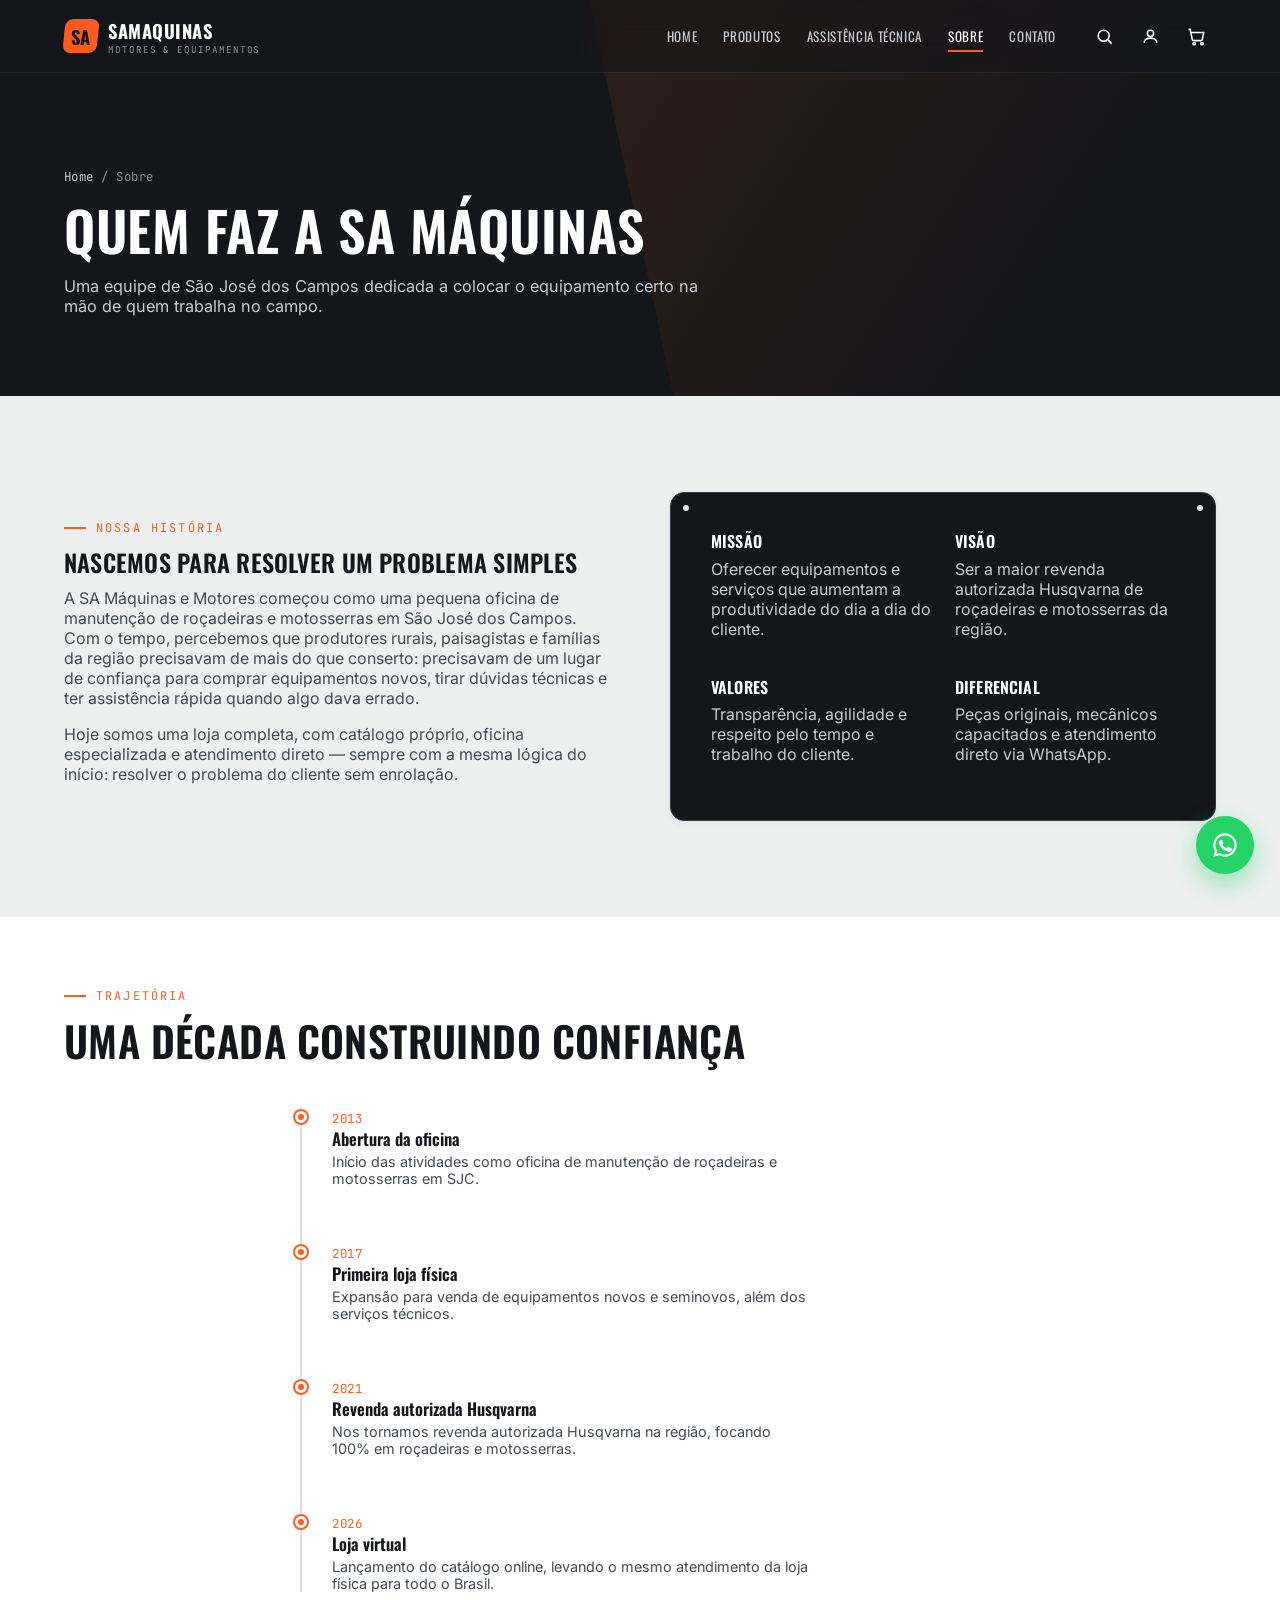
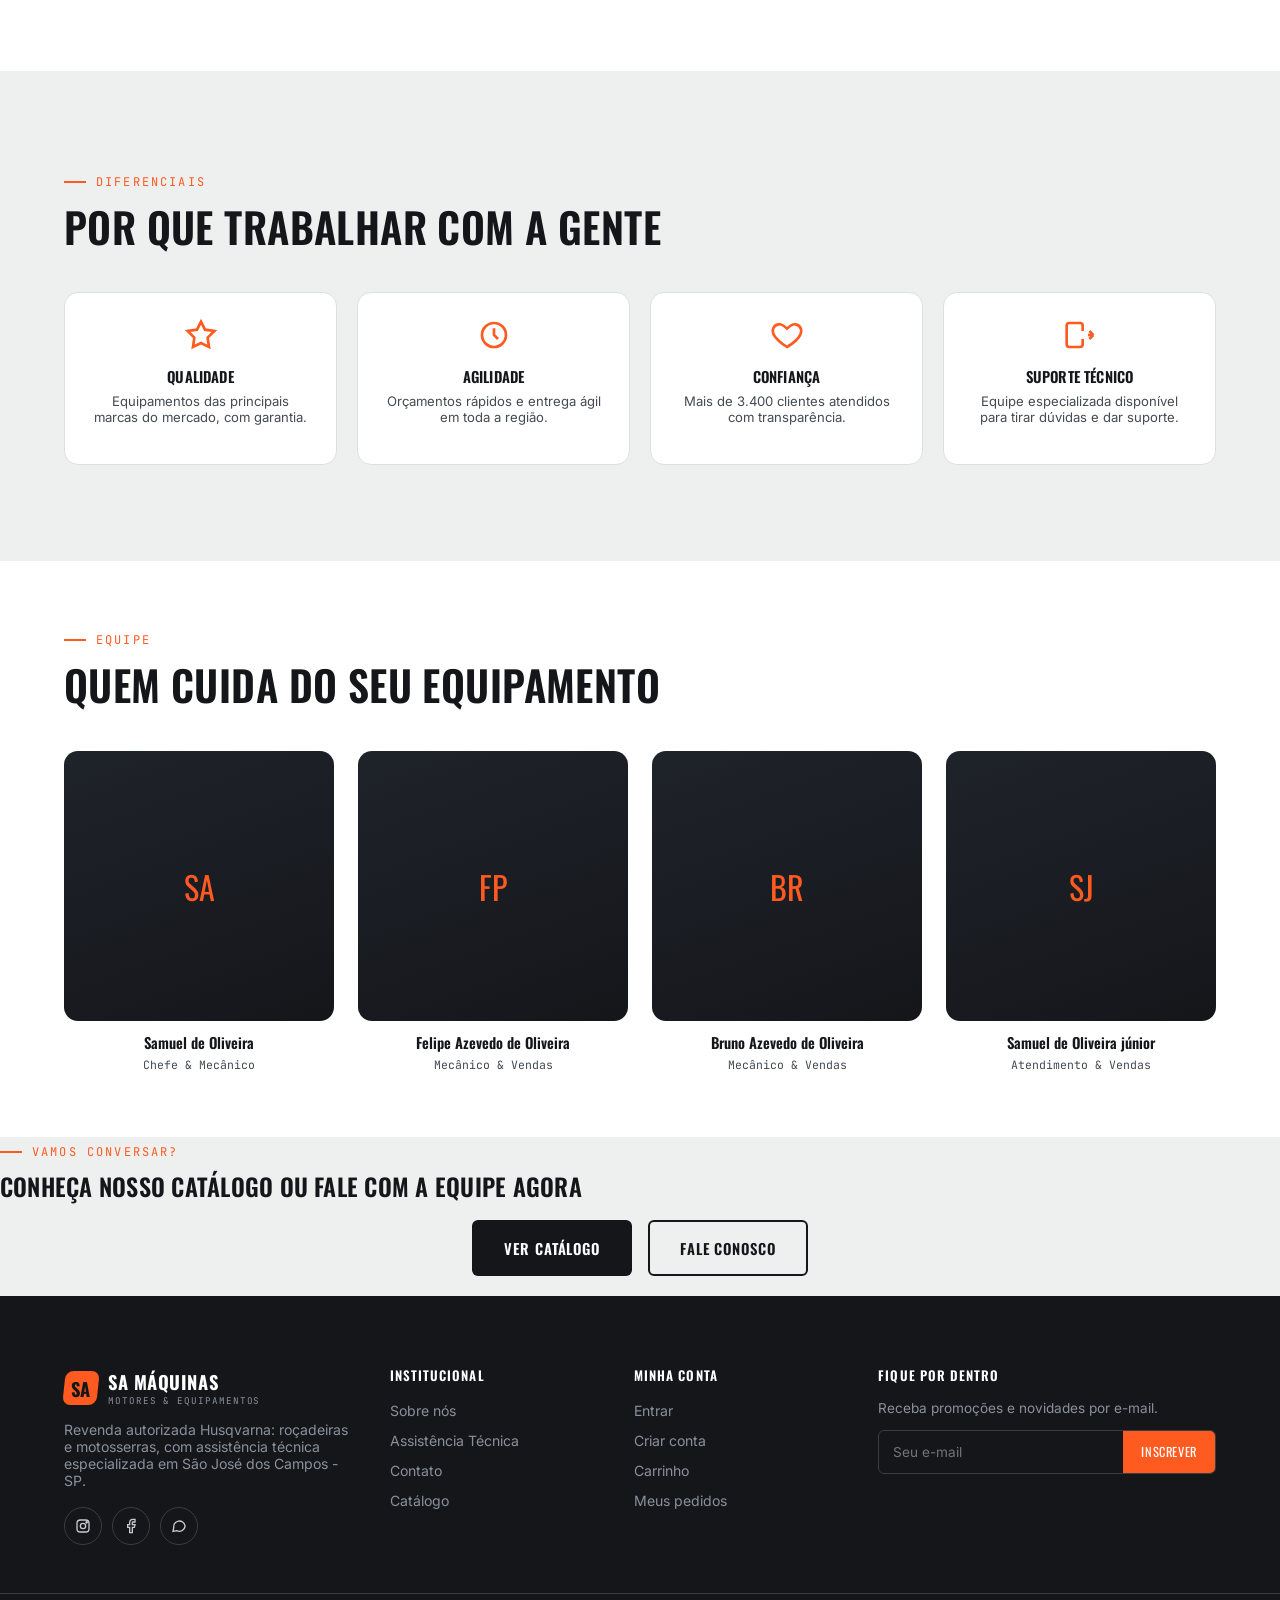
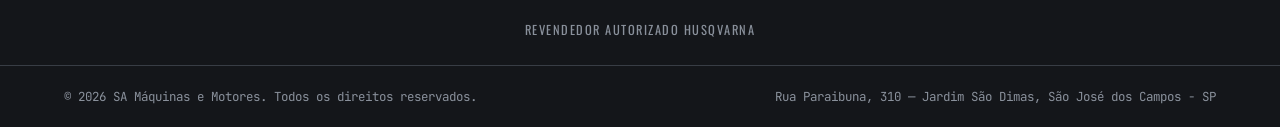
==== pages/about.html @ 902cde91 "Primeiro commit" ====
<!DOCTYPE html>
<html lang="pt-BR">
<head>
<meta charset="UTF-8">
<meta name="viewport" content="width=device-width, initial-scale=1.0">
<title>Sobre Nós | Samaquinas e Motores</title>
<meta name="description" content="Conheça a história, missão, visão e valores da SA Máquinas e Motores em São José dos Campos - SP.">
<link rel="icon" href="data:image/svg+xml,<svg xmlns=%22http://www.w3.org/2000/svg%22 viewBox=%220 0 64 64%22><rect width=%2264%22 height=%2264%22 rx=%2214%22 fill=%22%23ff5a1f%22/><text x=%2232%22 y=%2244%22 font-size=%2234%22 font-family=%22Arial%22 font-weight=%22bold%22 fill=%22%2314161a%22 text-anchor=%22middle%22>SA</text></svg>">
<link rel="stylesheet" href="../css/style.css">
<link rel="stylesheet" href="../css/animations.css">
<link rel="stylesheet" href="../css/about.css">
<link rel="stylesheet" href="../css/responsive.css">
</head>
<body>

<header class="navbar">
  <div class="navbar-inner">
    <a href="../index.html" class="brand"><span class="mark"><span>SA</span></span><span>Samaquinas<small>Motores &amp; Equipamentos</small></span></a>
    <nav class="nav-links">
      <a href="../index.html">Home</a>
      <a href="products.html">Produtos</a>
      <a href="service.html">Assistência Técnica</a>
      <a href="about.html" class="active">Sobre</a>
      <a href="contact.html">Contato</a>
    </nav>
    <div class="nav-actions">
      <button class="icon-btn" data-open-search aria-label="Pesquisar"><svg viewBox="0 0 24 24" fill="none" stroke="currentColor" stroke-width="2"><circle cx="11" cy="11" r="7"/><path d="M21 21l-4.35-4.35"/></svg></button>
      <span data-auth-slot></span>
      <a href="cart.html" class="icon-btn" aria-label="Carrinho">
        <svg viewBox="0 0 24 24" fill="none" stroke="currentColor" stroke-width="2"><circle cx="9" cy="21" r="1.5"/><circle cx="19" cy="21" r="1.5"/><path d="M2 3h2l2.6 12.6a2 2 0 0 0 2 1.6h8.8a2 2 0 0 0 2-1.6L21 7H6"/></svg>
        <span class="badge-count" data-cart-count>0</span>
      </a>
    </div>
    <button class="nav-toggle" aria-label="Abrir menu"><span></span><span></span><span></span></button>
  </div>
</header>

<div class="search-overlay">
  <button class="search-close" aria-label="Fechar busca"><svg viewBox="0 0 24 24" fill="none" stroke="currentColor" stroke-width="2"><path d="M18 6 6 18M6 6l12 12"/></svg></button>
  <div class="search-box"><input type="text" placeholder="Buscar roçadeira, motosserra, marca..."><div class="search-results"></div><p class="search-hint">Dica: pressione ESC para fechar.</p></div>
</div>

<div class="page-header">
  <div class="page-header-inner">
    <div class="breadcrumbs"><a href="../index.html">Home</a> / Sobre</div>
    <h1>Quem faz a SA Máquinas</h1>
    <p class="lead">Uma equipe de São José dos Campos dedicada a colocar o equipamento certo na mão de quem trabalha no campo.</p>
  </div>
</div>

<section class="section">
  <div class="section-inner about-hero-grid">
    <div data-reveal="left">
      <span class="eyebrow">Nossa história</span>
      <h2>Nascemos para resolver um problema simples</h2>
      <p>A SA Máquinas e Motores começou como uma pequena oficina de manutenção de roçadeiras e motosserras em São José dos Campos. Com o tempo, percebemos que produtores rurais, paisagistas e famílias da região precisavam de mais do que conserto: precisavam de um lugar de confiança para comprar equipamentos novos, tirar dúvidas técnicas e ter assistência rápida quando algo dava errado.</p>
      <p>Hoje somos uma loja completa, com catálogo próprio, oficina especializada e atendimento direto — sempre com a mesma lógica do início: resolver o problema do cliente sem enrolação.</p>
    </div>
    <div class="plate" data-reveal="right">
      <div style="display:grid;grid-template-columns:1fr 1fr;gap:24px;">
        <div><h4>Missão</h4><p>Oferecer equipamentos e serviços que aumentam a produtividade do dia a dia do cliente.</p></div>
        <div><h4>Visão</h4><p>Ser a maior revenda autorizada Husqvarna de roçadeiras e motosserras da região.</p></div>
        <div><h4>Valores</h4><p>Transparência, agilidade e respeito pelo tempo e trabalho do cliente.</p></div>
        <div><h4>Diferencial</h4><p>Peças originais, mecânicos capacitados e atendimento direto via WhatsApp.</p></div>
      </div>
    </div>
  </div>
</section>

<section class="section tight" style="background:var(--white);">
  <div class="section-head" data-reveal>
    <div><span class="eyebrow">Trajetória</span><h2>Uma década construindo confiança</h2></div>
  </div>
  <div class="section-inner" style="max-width:680px;">
    <div class="timeline">
      <div class="timeline-item" data-reveal><span class="year">2013</span><h4>Abertura da oficina</h4><p>Início das atividades como oficina de manutenção de roçadeiras e motosserras em SJC.</p></div>
      <div class="timeline-item" data-reveal style="--d:80ms"><span class="year">2017</span><h4>Primeira loja física</h4><p>Expansão para venda de equipamentos novos e seminovos, além dos serviços técnicos.</p></div>
      <div class="timeline-item" data-reveal style="--d:160ms"><span class="year">2021</span><h4>Revenda autorizada Husqvarna</h4><p>Nos tornamos revenda autorizada Husqvarna na região, focando 100% em roçadeiras e motosserras.</p></div>
      <div class="timeline-item" data-reveal style="--d:240ms"><span class="year">2026</span><h4>Loja virtual</h4><p>Lançamento do catálogo online, levando o mesmo atendimento da loja física para todo o Brasil.</p></div>
    </div>
  </div>
</section>

<section class="section">
  <div class="section-head" data-reveal>
    <div><span class="eyebrow">Diferenciais</span><h2>Por que trabalhar com a gente</h2></div>
  </div>
  <div class="section-inner values-grid">
    <div class="value-card" data-reveal><svg viewBox="0 0 24 24" fill="none" stroke="currentColor" stroke-width="2"><path d="M12 2l3 6 7 1-5 5 1 7-6-3-6 3 1-7-5-5 7-1 3-6z"/></svg><h4>Qualidade</h4><p>Equipamentos das principais marcas do mercado, com garantia.</p></div>
    <div class="value-card" data-reveal style="--d:80ms"><svg viewBox="0 0 24 24" fill="none" stroke="currentColor" stroke-width="2"><circle cx="12" cy="12" r="9"/><path d="M12 7v5l3 3"/></svg><h4>Agilidade</h4><p>Orçamentos rápidos e entrega ágil em toda a região.</p></div>
    <div class="value-card" data-reveal style="--d:160ms"><svg viewBox="0 0 24 24" fill="none" stroke="currentColor" stroke-width="2"><path d="M12 21s-7.5-4.9-10-9.3C.4 8 2 4.5 5.6 4c2-.3 3.8.7 6.4 3.2C14.6 4.7 16.4 3.7 18.4 4c3.6.5 5.2 4 3.6 7.7C20 16.1 12 21 12 21z"/></svg><h4>Confiança</h4><p>Mais de 3.400 clientes atendidos com transparência.</p></div>
    <div class="value-card" data-reveal style="--d:240ms"><svg viewBox="0 0 24 24" fill="none" stroke="currentColor" stroke-width="2"><path d="M14 9V5a2 2 0 0 0-2-2H4a2 2 0 0 0-2 2v14a2 2 0 0 0 2 2h8a2 2 0 0 0 2-2v-4M18 12h4m0 0-3-3m3 3-3 3"/></svg><h4>Suporte técnico</h4><p>Equipe especializada disponível para tirar dúvidas e dar suporte.</p></div>
  </div>
</section>

<section class="section tight" style="background:var(--white);">
  <div class="section-head" data-reveal>
    <div><span class="eyebrow">Equipe</span><h2>Quem cuida do seu equipamento</h2></div>
  </div>
  <div class="section-inner team-grid">
    <div class="team-card" data-reveal><div class="team-avatar">SA</div><h4>Samuel de Oliveira</h4><span>Chefe &amp; Mecânico</span></div>
    <div class="team-card" data-reveal style="--d:80ms"><div class="team-avatar">FP</div><h4>Felipe Azevedo de Oliveira</h4><span>Mecânico &amp; Vendas</span></div>
    <div class="team-card" data-reveal style="--d:160ms"><div class="team-avatar">BR</div><h4>Bruno Azevedo de Oliveira</h4><span>Mecânico &amp; Vendas</span></div>
    <div class="team-card" data-reveal style="--d:240ms"><div class="team-avatar">SJ</div><h4>Samuel de Oliveira júnior</h4><span>Atendimento &amp; Vendas</span></div>
  </div>
</section>

<section class="cta-final" data-reveal="scale">
  <span class="eyebrow" style="justify-content:center;">Vamos conversar?</span>
  <h2>Conheça nosso catálogo ou fale com a equipe agora</h2>
  <div class="btn-row" style="display:flex;gap:16px;justify-content:center;flex-wrap:wrap;margin-top:20px;">
    <a href="products.html" class="btn btn-dark">Ver catálogo</a>
    <a href="contact.html" class="btn btn-outline dark">Fale conosco</a>
  </div>
</section>
<br>

<footer class="site-footer">
  <div class="footer-grid">
    <div class="footer-about">
      <a href="../index.html" class="brand" style="margin-bottom:14px;"><span class="mark"><span>SA</span></span><span>SA Máquinas<small>Motores &amp; Equipamentos</small></span></a>
      <p>Revenda autorizada Husqvarna: roçadeiras e motosserras, com assistência técnica especializada em São José dos Campos - SP.</p>
      <div class="social-row">
        <a href="#" aria-label="Instagram"><svg viewBox="0 0 24 24" fill="none" stroke="currentColor" stroke-width="2"><rect x="3" y="3" width="18" height="18" rx="5"/><circle cx="12" cy="12" r="4"/><circle cx="17.5" cy="6.5" r="1"/></svg></a>
        <a href="#" aria-label="Facebook"><svg viewBox="0 0 24 24" fill="none" stroke="currentColor" stroke-width="2"><path d="M18 2h-3a5 5 0 0 0-5 5v3H7v4h3v8h4v-8h3l1-4h-4V7a1 1 0 0 1 1-1h3z"/></svg></a>
        <a href="https://wa.me/5512974024933" target="_blank" rel="noopener" aria-label="WhatsApp"><svg viewBox="0 0 24 24" fill="none" stroke="currentColor" stroke-width="2"><path d="M21 11.5a8.5 8.5 0 0 1-12.4 7.5L3 20l1.1-5.4A8.5 8.5 0 1 1 21 11.5Z"/></svg></a>
      </div>
    </div>
    <div><h4>Institucional</h4><ul><li><a href="about.html">Sobre nós</a></li><li><a href="service.html">Assistência Técnica</a></li><li><a href="contact.html">Contato</a></li><li><a href="products.html">Catálogo</a></li></ul></div>
    <div><h4>Minha conta</h4><ul><li><a href="login.html">Entrar</a></li><li><a href="register.html">Criar conta</a></li><li><a href="cart.html">Carrinho</a></li><li><a href="account.html">Meus pedidos</a></li></ul></div>
    <div class="footer-newsletter">
      <h4>Fique por dentro</h4>
      <p style="color:var(--steel);font-size:.85rem;">Receba promoções e novidades por e-mail.</p>
      <form class="newsletter-form" onsubmit="event.preventDefault(); saToast('Inscrição realizada com sucesso!'); this.reset();"><input type="email" placeholder="Seu e-mail" required><button type="submit">Inscrever</button></form>
    </div>
  </div>
  <div class="brands-strip"><span>Revendedor Autorizado Husqvarna</span></div>
  <div class="footer-bottom"><span>© <span data-year></span> SA Máquinas e Motores. Todos os direitos reservados.</span><span>Rua Paraibuna, 310 — Jardim São Dimas, São José dos Campos - SP</span></div>
</footer>

<a href="https://wa.me/5512974024933" target="_blank" rel="noopener" class="wa-float pulse" aria-label="Fale no WhatsApp">
  <svg viewBox="0 0 24 24" fill="currentColor"><path d="M12 2a10 10 0 0 0-8.6 15.1L2 22l5.1-1.3A10 10 0 1 0 12 2Zm0 18.2a8.2 8.2 0 0 1-4.2-1.1l-.3-.2-3 .8.8-2.9-.2-.3A8.2 8.2 0 1 1 12 20.2Zm4.5-6.1c-.2-.1-1.5-.7-1.7-.8-.2-.1-.4-.1-.6.1-.2.2-.6.8-.8 1-.1.2-.3.2-.5.1-.2-.1-1-.4-1.9-1.2-.7-.6-1.2-1.4-1.3-1.6-.1-.2 0-.4.1-.5.1-.1.2-.3.4-.4.1-.1.2-.2.2-.4.1-.2 0-.3 0-.4 0-.1-.6-1.5-.8-2-.2-.5-.4-.4-.6-.4h-.5c-.2 0-.5.1-.7.3-.2.2-.9.9-.9 2.2s1 2.6 1.1 2.7c.1.2 2 3 4.7 4.2.7.3 1.2.5 1.6.6.7.2 1.3.2 1.8.1.5-.1 1.5-.6 1.7-1.2.2-.6.2-1.1.2-1.2-.1-.1-.3-.2-.5-.3Z"/></svg>
</a>

<script src="../js/data.js"></script>
<script src="../js/main.js"></script>
<script src="../js/animations.js"></script>
<script src="../js/products.js"></script>
<script src="../js/auth.js"></script>
</body>
</html>
---- css/style.css ----
/* ==========================================================================
   SA MÁQUINAS E MOTORES — GLOBAL STYLESHEET
   Design tokens + base + shared components (navbar, footer, buttons, cards)
   ========================================================================== */

@import url('https://fonts.googleapis.com/css2?family=Oswald:wght@400;500;600;700&family=Inter:wght@400;500;600;700;800&family=JetBrains+Mono:wght@400;500;700&display=swap');

:root{
  /* ---- Color tokens ---- */
  --ink:            #14161a;   /* near-black structural */
  --graphite:       #1f232a;   /* dark card / panel */
  --graphite-2:     #2a2f37;   /* elevated dark */
  --steel:          #8a919c;   /* muted text on dark */
  --steel-light:    #c7cbd1;
  --off-white:      #eef0f0;   /* cool light bg, NOT warm cream */
  --white:          #ffffff;
  --line:           #dde0e0;   /* light hairline */
  --line-dark:      #383d45;

  --orange:         #ff5a1f;   /* signal orange — primary action */
  --orange-dark:    #d9430f;
  --orange-glow:    rgba(255,90,31,.35);

  --moss:           #35492e;   /* engine green — secondary */
  --moss-light:     #5c7a4e;

  --hazard:         #ffc93c;   /* caution yellow — sparing accent */

  --text-dark:      #14161a;
  --text-body:      #444a52;
  --text-invert:    #f4f5f6;

  /* ---- Type ---- */
  --f-display: 'Oswald', sans-serif;
  --f-body: 'Inter', sans-serif;
  --f-mono: 'JetBrains Mono', monospace;

  /* ---- Layout ---- */
  --maxw: 1280px;
  --pad: clamp(20px, 5vw, 64px);
  --radius-sm: 6px;
  --radius: 14px;
  --radius-lg: 26px;

  --shadow-sm: 0 2px 10px rgba(20,22,26,.06);
  --shadow-md: 0 10px 30px rgba(20,22,26,.10);
  --shadow-lg: 0 24px 60px rgba(20,22,26,.18);

  --ease: cubic-bezier(.22,.9,.3,1);
}

*,*::before,*::after{ box-sizing: border-box; }
html{ scroll-behavior: smooth; }
body{
  margin: 0;
  font-family: var(--f-body);
  color: var(--text-body);
  background: var(--off-white);
  -webkit-font-smoothing: antialiased;
  overflow-x: hidden;
}
img{ max-width: 100%; display:block; }
a{ color: inherit; text-decoration: none; }
ul{ list-style: none; margin:0; padding:0; }
button{ font-family: inherit; cursor:pointer; }
input, select, textarea{ font-family: inherit; }

h1,h2,h3,h4{
  font-family: var(--f-display);
  color: var(--text-dark);
  text-transform: uppercase;
  letter-spacing: .01em;
  line-height: 1.08;
  margin: 0 0 .5em;
  font-weight: 600;
}
p{ margin: 0 0 1em; }

.container{
  max-width: var(--maxw);
  margin: 0 auto;
  padding: 0 var(--pad);
}

:focus-visible{
  outline: 3px solid var(--orange);
  outline-offset: 2px;
}

@media (prefers-reduced-motion: reduce){
  *{ animation-duration: .001ms !important; animation-iteration-count: 1 !important; transition-duration: .001ms !important; scroll-behavior: auto !important; }
}

/* ---- Eyebrow / mono label ---- */
.eyebrow{
  font-family: var(--f-mono);
  font-size: .75rem;
  letter-spacing: .18em;
  text-transform: uppercase;
  color: var(--orange);
  display: inline-flex;
  align-items: center;
  gap: 10px;
  margin-bottom: 14px;
}
.eyebrow::before{
  content:'';
  width: 22px; height: 2px;
  background: var(--orange);
  display:inline-block;
}

/* ---- Hazard stripe divider (signature motif) ---- */
.stripe-divider{
  height: 10px;
  width: 100%;
  background: repeating-linear-gradient(
    -45deg,
    var(--orange) 0 18px,
    var(--ink) 18px 36px
  );
}
.stripe-divider.thin{ height: 5px; }

/* ==========================================================================
   BUTTONS
   ========================================================================== */
.btn{
  position: relative;
  overflow: hidden;
  display: inline-flex;
  align-items: center;
  justify-content: center;
  gap: 10px;
  padding: 15px 30px;
  border-radius: var(--radius-sm);
  font-family: var(--f-display);
  font-size: .92rem;
  font-weight: 600;
  letter-spacing: .06em;
  text-transform: uppercase;
  border: 2px solid transparent;
  transition: transform .25s var(--ease), box-shadow .25s var(--ease), background .25s var(--ease), color .25s var(--ease), border-color .25s var(--ease);
  white-space: nowrap;
}
.btn-primary{
  background: var(--orange);
  color: var(--white);
  box-shadow: 0 8px 22px var(--orange-glow);
}
.btn-primary:hover{
  transform: translateY(-2px);
  box-shadow: 0 14px 30px var(--orange-glow);
  background: var(--orange-dark);
}
.btn-outline{
  background: transparent;
  color: var(--text-invert);
  border-color: rgba(244,245,246,.4);
}
.btn-outline:hover{
  border-color: var(--white);
  background: rgba(244,245,246,.08);
  transform: translateY(-2px);
}
.btn-outline.dark{
  color: var(--text-dark);
  border-color: var(--ink);
}
.btn-outline.dark:hover{ background: var(--ink); color: var(--white); }
.btn-dark{
  background: var(--ink);
  color: var(--white);
}
.btn-dark:hover{ background: var(--graphite-2); transform: translateY(-2px); }
.btn-ghost{
  background: transparent;
  color: var(--text-dark);
  padding: 10px 4px;
  text-decoration: underline;
  text-underline-offset: 4px;
}
.btn-block{ width: 100%; }
.btn-sm{ padding: 10px 18px; font-size: .78rem; }

.ripple{
  position: absolute;
  border-radius: 50%;
  background: rgba(255,255,255,.55);
  transform: scale(0);
  animation: ripple-anim .6s var(--ease);
  pointer-events: none;
}
@keyframes ripple-anim{
  to{ transform: scale(3); opacity: 0; }
}

/* ==========================================================================
   NAVBAR
   ========================================================================== */
.navbar{
  position: fixed;
  top: 0; left: 0; right: 0;
  z-index: 1000;
  background: rgba(20,22,26,.55);
  backdrop-filter: blur(16px) saturate(160%);
  -webkit-backdrop-filter: blur(16px) saturate(160%);
  border-bottom: 1px solid rgba(255,255,255,.08);
  transition: background .3s var(--ease), padding .3s var(--ease), border-color .3s var(--ease);
}
.navbar.scrolled{
  background: rgba(20,22,26,.92);
  box-shadow: 0 6px 24px rgba(0,0,0,.25);
}
.navbar-inner{
  max-width: var(--maxw);
  margin: 0 auto;
  padding: 16px var(--pad);
  display: flex;
  align-items: center;
  gap: 28px;
}
.navbar.scrolled .navbar-inner{ padding-top: 12px; padding-bottom: 12px; }

.brand{
  display: flex;
  align-items: center;
  gap: 10px;
  font-family: var(--f-display);
  font-size: 1.15rem;
  font-weight: 700;
  letter-spacing: .03em;
  color: var(--white);
  text-transform: uppercase;
  margin-right: auto;
}
.brand .mark{
  width: 34px; height: 34px;
  border-radius: 8px;
  background: var(--orange);
  display: grid;
  place-items: center;
  color: var(--ink);
  font-weight: 700;
  transform: skew(-6deg);
}
.brand .mark span{ transform: skew(6deg); }
.brand small{
  display:block;
  font-family: var(--f-mono);
  font-size: .58rem;
  letter-spacing: .1em;
  color: var(--steel);
  text-transform: uppercase;
  font-weight: 400;
}

.nav-links{
  display: flex;
  align-items: center;
  gap: 26px;
}
.nav-links a{
  font-family: var(--f-display);
  font-size: .82rem;
  letter-spacing: .05em;
  text-transform: uppercase;
  color: var(--steel-light);
  position: relative;
  padding: 6px 0;
  transition: color .2s;
}
.nav-links a::after{
  content:'';
  position: absolute;
  left:0; bottom: 0;
  width: 0; height: 2px;
  background: var(--orange);
  transition: width .25s var(--ease);
}
.nav-links a:hover, .nav-links a.active{ color: var(--white); }
.nav-links a:hover::after, .nav-links a.active::after{ width: 100%; }

.nav-actions{
  display: flex;
  align-items: center;
  gap: 6px;
}
.icon-btn{
  position: relative;
  width: 40px; height: 40px;
  display: grid;
  place-items: center;
  border-radius: 50%;
  background: transparent;
  border: none;
  color: var(--white);
  transition: background .2s;
}
.icon-btn:hover{ background: rgba(255,255,255,.12); }
.icon-btn svg{ width: 19px; height: 19px; }
.badge-count{
  position: absolute;
  top: 2px; right: 2px;
  min-width: 16px; height: 16px;
  border-radius: 50%;
  background: var(--orange);
  color: var(--white);
  font-family: var(--f-mono);
  font-size: .6rem;
  font-weight: 700;
  display: grid;
  place-items: center;
  padding: 0 3px;
}

.nav-toggle{
  display: none;
  width: 40px; height: 40px;
  border: none;
  background: transparent;
  color: var(--white);
  flex-direction: column;
  align-items: center;
  justify-content: center;
  gap: 5px;
}
.nav-toggle span{
  width: 22px; height: 2px;
  background: var(--white);
  transition: transform .3s var(--ease), opacity .3s var(--ease);
}
.nav-toggle.open span:nth-child(1){ transform: translateY(7px) rotate(45deg); }
.nav-toggle.open span:nth-child(2){ opacity: 0; }
.nav-toggle.open span:nth-child(3){ transform: translateY(-7px) rotate(-45deg); }

/* ---- Search overlay ---- */
.search-overlay{
  position: fixed;
  inset: 0;
  background: rgba(20,22,26,.97);
  z-index: 1200;
  display: flex;
  align-items: flex-start;
  justify-content: center;
  padding-top: 14vh;
  opacity: 0;
  visibility: hidden;
  transition: opacity .3s var(--ease), visibility .3s;
}
.search-overlay.open{ opacity: 1; visibility: visible; }
.search-box{ width: min(680px, 90vw); }
.search-box input{
  width: 100%;
  background: transparent;
  border: none;
  border-bottom: 2px solid var(--orange);
  color: var(--white);
  font-family: var(--f-display);
  font-size: clamp(1.4rem, 4vw, 2.2rem);
  padding: 10px 4px;
  text-transform: uppercase;
  letter-spacing: .02em;
}
.search-box input:focus{ outline: none; }
.search-box input::placeholder{ color: var(--steel); }
.search-close{
  position: absolute;
  top: 26px; right: var(--pad);
  color: var(--white);
  background: none; border: none;
  width: 44px; height: 44px;
}
.search-close svg{ width: 24px; height: 24px; }
.search-results{
  margin-top: 26px;
  display: flex;
  flex-direction: column;
  gap: 4px;
  max-height: 46vh;
  overflow-y: auto;
}
.search-results a{
  display: flex;
  justify-content: space-between;
  padding: 12px 6px;
  border-bottom: 1px solid var(--line-dark);
  color: var(--steel-light);
  font-family: var(--f-mono);
  font-size: .85rem;
}
.search-results a:hover{ color: var(--orange); }
.search-hint{ color: var(--steel); font-family: var(--f-mono); font-size: .8rem; margin-top: 18px; }

/* ==========================================================================
   SECTION / PAGE HEADER (used on inner pages)
   ========================================================================== */
.page-header{
  background: var(--ink);
  color: var(--white);
  padding: 168px var(--pad) 64px;
  position: relative;
  overflow: hidden;
}
.page-header::before{
  content:'';
  position: absolute;
  right: -10%; top: -30%;
  width: 60%; height: 160%;
  background: linear-gradient(135deg, var(--orange) 0%, transparent 60%);
  opacity: .12;
  transform: rotate(-12deg);
}
.page-header-inner{
  max-width: var(--maxw);
  margin: 0 auto;
  position: relative;
}
.breadcrumbs{
  font-family: var(--f-mono);
  font-size: .78rem;
  color: var(--steel);
  letter-spacing: .04em;
  margin-bottom: 16px;
}
.breadcrumbs a{ color: var(--steel-light); }
.breadcrumbs a:hover{ color: var(--orange); }
.page-header h1{ color: var(--white); font-size: clamp(2.2rem, 5vw, 3.4rem); margin-bottom: .3em; }
.page-header .lead{ color: var(--steel-light); max-width: 640px; font-size: 1.02rem; }

/* ==========================================================================
   CARDS — "spec plate" motif (riveted corner marks)
   ========================================================================== */
.plate{
  position: relative;
  background: var(--white);
  border-radius: var(--radius);
  border: 1px solid var(--line);
  box-shadow: var(--shadow-sm);
}
.plate::before, .plate::after{
  content:'';
  position: absolute;
  width: 6px; height: 6px;
  border-radius: 50%;
  background: var(--line);
  top: 12px;
}
.plate::before{ left: 12px; }
.plate::after{ right: 12px; }

/* ==========================================================================
   PRODUCT CARD
   ========================================================================== */
.product-card{
  position: relative;
  background: var(--white);
  border-radius: var(--radius);
  border: 1px solid var(--line);
  overflow: hidden;
  box-shadow: var(--shadow-sm);
  transition: transform .35s var(--ease), box-shadow .35s var(--ease), border-color .35s;
  display: flex;
  flex-direction: column;
}
.product-card:hover{
  transform: translateY(-8px);
  box-shadow: var(--shadow-lg);
  border-color: transparent;
}
.product-card .rivet{
  position: absolute;
  width: 5px; height: 5px;
  border-radius: 50%;
  background: var(--line);
  z-index: 3;
}
.product-card .rivet.tl{ top: 10px; left: 10px; }
.product-card .rivet.tr{ top: 10px; right: 10px; }

.product-media{
  position: relative;
  aspect-ratio: 4/3;
  background:
    radial-gradient(circle at 30% 20%, rgba(255,90,31,.14), transparent 55%),
    linear-gradient(160deg, #f4f5f5, #e4e6e7);
  display: grid;
  place-items: center;
  overflow: hidden;
}
.product-media svg{
  width: 58%;
  height: 58%;
  color: var(--ink);
  transition: transform .5s var(--ease);
}
.product-card:hover .product-media svg{ transform: scale(1.08) rotate(-2deg); }
.product-media img.media-photo{
  position: absolute;
  inset: 0;
  width: 100%;
  height: 100%;
  object-fit: cover;
  z-index: 1;
  transition: transform .5s var(--ease);
}
.product-card:hover .product-media img.media-photo{ transform: scale(1.06); }

.tag{
  position: absolute;
  top: 12px; left: 12px;
  z-index: 2;
  font-family: var(--f-mono);
  font-size: .64rem;
  letter-spacing: .06em;
  text-transform: uppercase;
  padding: 5px 9px;
  border-radius: 4px;
  font-weight: 700;
}
.tag.promo{ background: var(--orange); color: var(--white); }
.tag.new{ background: var(--moss); color: var(--white); }
.tag.out{ background: var(--graphite-2); color: var(--steel-light); }

.fav-btn{
  position: absolute;
  top: 10px; right: 10px;
  z-index: 2;
  width: 34px; height: 34px;
  border-radius: 50%;
  border: none;
  background: rgba(255,255,255,.85);
  backdrop-filter: blur(4px);
  display: grid;
  place-items: center;
  transition: transform .2s, background .2s;
}
.fav-btn svg{ width: 16px; height: 16px; color: var(--ink); transition: fill .2s, color .2s; }
.fav-btn:hover{ transform: scale(1.1); }
.fav-btn.active svg{ fill: var(--orange); color: var(--orange); }

.product-info{
  padding: 18px 18px 20px;
  display: flex;
  flex-direction: column;
  gap: 6px;
  flex: 1;
}
.product-brand{
  font-family: var(--f-mono);
  font-size: .68rem;
  letter-spacing: .1em;
  text-transform: uppercase;
  color: var(--orange);
}
.product-name{
  font-family: var(--f-display);
  font-size: 1.05rem;
  text-transform: none;
  letter-spacing: 0;
  color: var(--text-dark);
  margin: 0;
}
.product-rating{
  display: flex;
  align-items: center;
  gap: 6px;
  font-size: .78rem;
  color: var(--text-body);
}
.product-rating .stars{ color: var(--orange); letter-spacing: 1px; }
.product-stock{
  font-family: var(--f-mono);
  font-size: .7rem;
  color: var(--moss);
}
.product-stock.low{ color: var(--orange-dark); }
.product-stock.out{ color: #a3a9b0; }

.product-price-row{
  margin-top: auto;
  padding-top: 10px;
  display: flex;
  align-items: flex-end;
  justify-content: space-between;
  border-top: 1px dashed var(--line);
}
.price-block .old-price{
  font-family: var(--f-mono);
  font-size: .74rem;
  color: #9aa0a8;
  text-decoration: line-through;
}
.price-block .price{
  font-family: var(--f-display);
  font-size: 1.3rem;
  color: var(--text-dark);
}
.price-block .installment{
  font-family: var(--f-mono);
  font-size: .68rem;
  color: var(--text-body);
}
.product-actions{ display: flex; gap: 8px; }
.icon-only{
  width: 42px; height: 42px;
  border-radius: 50%;
  border: 1px solid var(--line);
  background: var(--white);
  display: grid; place-items: center;
  transition: background .2s, border-color .2s, transform .2s;
}
.icon-only:hover{ background: var(--ink); border-color: var(--ink); transform: translateY(-2px); }
.icon-only:hover svg{ color: var(--white); }
.icon-only svg{ width: 17px; height: 17px; color: var(--ink); }

/* ==========================================================================
   SECTION LAYOUT HELPERS
   ========================================================================== */
.section{ padding: 96px var(--pad); }
.section.tight{ padding: 64px var(--pad); }
.section.dark{ background: var(--ink); color: var(--steel-light); }
.section.dark h2{ color: var(--white); }
.section-head{
  display: flex;
  align-items: flex-end;
  justify-content: space-between;
  gap: 24px;
  margin-bottom: 44px;
  max-width: var(--maxw);
  margin-inline: auto;
}
.section-head h2{ font-size: clamp(1.8rem, 3.6vw, 2.6rem); margin: 0; }
.section-inner{ max-width: var(--maxw); margin: 0 auto; }

.grid{ display: grid; gap: 26px; }
.grid.cols-4{ grid-template-columns: repeat(4, 1fr); }
.grid.cols-3{ grid-template-columns: repeat(3, 1fr); }
.grid.cols-2{ grid-template-columns: repeat(2, 1fr); }

/* ==========================================================================
   FORMS
   ========================================================================== */
.field{ margin-bottom: 20px; display: flex; flex-direction: column; gap: 8px; }
.field label{
  font-family: var(--f-mono);
  font-size: .72rem;
  letter-spacing: .08em;
  text-transform: uppercase;
  color: var(--text-body);
}
.field input, .field select, .field textarea{
  border: 1.5px solid var(--line);
  border-radius: var(--radius-sm);
  padding: 14px 16px;
  font-size: .95rem;
  background: var(--white);
  color: var(--text-dark);
  transition: border-color .2s, box-shadow .2s;
}
.field input:focus, .field select:focus, .field textarea:focus{
  border-color: var(--orange);
  box-shadow: 0 0 0 4px var(--orange-glow);
  outline: none;
}
.field.error input{ border-color: #e0433a; }
.field .error-msg{ font-size: .75rem; color: #e0433a; font-family: var(--f-mono); display: none; }
.field.error .error-msg{ display: block; }
.field-row{ display: flex; gap: 16px; }
.field-row .field{ flex: 1; }
.check-row{
  display: flex;
  align-items: center;
  gap: 10px;
  font-size: .85rem;
  margin-bottom: 20px;
}
.check-row input{ width: 17px; height: 17px; accent-color: var(--orange); }

/* ==========================================================================
   FOOTER
   ========================================================================== */
.site-footer{
  background: var(--ink);
  color: var(--steel-light);
  padding-top: 72px;
}
.footer-grid{
  max-width: var(--maxw);
  margin: 0 auto;
  padding: 0 var(--pad) 48px;
  display: grid;
  grid-template-columns: 1.4fr 1fr 1fr 1.3fr;
  gap: 40px;
}
.footer-grid h4{
  color: var(--white);
  font-size: .82rem;
  letter-spacing: .08em;
  margin-bottom: 18px;
}
.footer-grid ul li{ margin-bottom: 10px; }
.footer-grid ul a{ color: var(--steel); font-size: .88rem; transition: color .2s; }
.footer-grid ul a:hover{ color: var(--orange); }
.footer-about p{ color: var(--steel); font-size: .88rem; max-width: 320px; }
.social-row{ display: flex; gap: 10px; margin-top: 18px; }
.social-row a{
  width: 38px; height: 38px;
  border-radius: 50%;
  border: 1px solid var(--line-dark);
  display: grid; place-items: center;
  transition: background .2s, border-color .2s;
}
.social-row a:hover{ background: var(--orange); border-color: var(--orange); }
.social-row svg{ width: 16px; height: 16px; color: var(--steel-light); }

.newsletter-form{ display: flex; margin-top: 10px; border: 1px solid var(--line-dark); border-radius: var(--radius-sm); overflow: hidden; }
.newsletter-form input{
  flex: 1;
  background: transparent;
  border: none;
  padding: 13px 14px;
  color: var(--white);
  font-size: .85rem;
}
.newsletter-form input:focus{ outline: none; }
.newsletter-form button{
  background: var(--orange);
  border: none;
  color: var(--white);
  padding: 0 18px;
  font-family: var(--f-display);
  font-size: .78rem;
  letter-spacing: .05em;
  text-transform: uppercase;
}
.newsletter-form button:hover{ background: var(--orange-dark); }

.brands-strip{
  border-top: 1px solid var(--line-dark);
  padding: 26px var(--pad);
  max-width: var(--maxw);
  margin: 0 auto;
  display: flex;
  flex-wrap: wrap;
  gap: 34px;
  align-items: center;
  justify-content: center;
  font-family: var(--f-display);
  letter-spacing: .12em;
  text-transform: uppercase;
  font-size: .78rem;
  color: var(--steel);
}
.footer-bottom{
  border-top: 1px solid var(--line-dark);
  padding: 22px var(--pad);
  display: flex;
  justify-content: space-between;
  gap: 16px;
  font-size: .78rem;
  color: var(--steel);
  font-family: var(--f-mono);
}
.footer-bottom a{ color: var(--steel); }
.footer-bottom a:hover{ color: var(--orange); }

/* ==========================================================================
   WHATSAPP FLOAT
   ========================================================================== */
.wa-float{
  position: fixed;
  bottom: 26px; right: 26px;
  width: 58px; height: 58px;
  border-radius: 50%;
  background: #25D366;
  display: grid;
  place-items: center;
  box-shadow: 0 10px 26px rgba(37,211,102,.45);
  z-index: 900;
  transition: transform .25s var(--ease);
}
.wa-float:hover{ transform: scale(1.08); }
.wa-float svg{ width: 28px; height: 28px; color: var(--white); }

/* ==========================================================================
   TOAST
   ========================================================================== */
.toast-wrap{
  position: fixed;
  top: 90px; right: 26px;
  z-index: 2000;
  display: flex;
  flex-direction: column;
  gap: 10px;
}
.toast{
  background: var(--ink);
  color: var(--white);
  padding: 14px 18px;
  border-radius: var(--radius-sm);
  border-left: 4px solid var(--orange);
  font-size: .85rem;
  box-shadow: var(--shadow-lg);
  display: flex;
  align-items: center;
  gap: 10px;
  min-width: 240px;
  animation: toast-in .35s var(--ease);
}
.toast.leaving{ animation: toast-out .3s var(--ease) forwards; }
@keyframes toast-in{ from{ opacity:0; transform: translateX(30px); } to{ opacity:1; transform: translateX(0);} }
@keyframes toast-out{ to{ opacity:0; transform: translateX(30px);} }

/* ==========================================================================
   MISC / EMPTY STATES
   ========================================================================== */
.empty-state{
  text-align: center;
  padding: 60px 20px;
  color: var(--text-body);
}
.empty-state svg{ width: 60px; height: 60px; color: var(--line); margin: 0 auto 18px; }

.badge-soft{
  display: inline-block;
  padding: 4px 10px;
  border-radius: 20px;
  background: rgba(53,73,46,.1);
  color: var(--moss);
  font-family: var(--f-mono);
  font-size: .68rem;
  letter-spacing: .05em;
}
---- css/animations.css ----
/* ==========================================================================
   ANIMATIONS
   ========================================================================== */

[data-reveal]{
  opacity: 0;
  transform: translateY(28px);
  transition: opacity .8s cubic-bezier(.22,.9,.3,1), transform .8s cubic-bezier(.22,.9,.3,1);
}
[data-reveal].in-view{ opacity: 1; transform: translateY(0); }

[data-reveal="scale"]{ transform: scale(.94) translateY(0); }
[data-reveal="scale"].in-view{ transform: scale(1) translateY(0); }

[data-reveal="left"]{ transform: translateX(-36px); }
[data-reveal="left"].in-view{ transform: translateX(0); }

[data-reveal="right"]{ transform: translateX(36px); }
[data-reveal="right"].in-view{ transform: translateX(0); }

/* stagger children via inline --d custom property */
[data-reveal]{ transition-delay: var(--d, 0ms); }

@keyframes float-y{
  0%,100%{ transform: translateY(0); }
  50%{ transform: translateY(-14px); }
}
.float{ animation: float-y 5s ease-in-out infinite; }

@keyframes spin-slow{
  to{ transform: rotate(360deg); }
}
.spin-slow{ animation: spin-slow 18s linear infinite; }

@keyframes dash-move{
  to{ background-position: 80px 0; }
}
.moving-stripe{
  background-image: repeating-linear-gradient(-45deg, var(--orange) 0 14px, transparent 14px 28px);
  background-size: 80px 100%;
  animation: dash-move 3s linear infinite;
}

@keyframes pulse-ring{
  0%{ box-shadow: 0 0 0 0 var(--orange-glow); }
  100%{ box-shadow: 0 0 0 16px rgba(255,90,31,0); }
}
.pulse{ animation: pulse-ring 2s infinite; }

@keyframes fade-in-up{
  from{ opacity: 0; transform: translateY(20px); }
  to{ opacity: 1; transform: translateY(0); }
}
.fade-in-up{ animation: fade-in-up .8s var(--ease) both; }

@keyframes gauge-sweep{
  from{ stroke-dashoffset: var(--circ); }
  to{ stroke-dashoffset: var(--offset); }
}

@keyframes marquee{
  from{ transform: translateX(0); }
  to{ transform: translateX(-50%); }
}
.marquee-track{
  display: flex;
  width: max-content;
  animation: marquee 22s linear infinite;
}

.skeleton{
  background: linear-gradient(90deg, #e9eaea 25%, #f4f5f5 37%, #e9eaea 63%);
  background-size: 400% 100%;
  animation: skeleton-loading 1.4s ease infinite;
}
@keyframes skeleton-loading{
  0%{ background-position: 100% 50%; }
  100%{ background-position: 0 50%; }
}
---- css/about.css ----
/* ==========================================================================
   ABOUT.CSS
   ========================================================================== */

.about-hero-grid{
  display: grid;
  grid-template-columns: 1fr 1fr;
  gap: 60px;
  align-items: center;
}
.about-hero-grid .plate{
  padding: 40px;
  background: var(--ink);
  border-color: var(--line-dark);
}
.about-hero-grid .plate p, .about-hero-grid .plate h4{ color: var(--steel-light); }
.about-hero-grid .plate h4{ color: var(--white); }

.timeline{
  position: relative;
  padding-left: 30px;
  border-left: 2px solid var(--line);
}
.timeline-item{ position: relative; padding-bottom: 40px; }
.timeline-item:last-child{ padding-bottom: 0; }
.timeline-item::before{
  content:'';
  position: absolute;
  left: -37px; top: 4px;
  width: 12px; height: 12px;
  border-radius: 50%;
  background: var(--orange);
  border: 3px solid var(--white);
  box-shadow: 0 0 0 2px var(--orange);
}
.timeline-item .year{ font-family: var(--f-mono); font-size: .78rem; color: var(--orange); letter-spacing: .06em; }
.timeline-item h4{ margin: .2em 0 .3em; font-size: 1.05rem; text-transform: none; letter-spacing: 0; }
.timeline-item p{ color: var(--text-body); font-size: .9rem; max-width: 480px; }

.values-grid{ display: grid; grid-template-columns: repeat(4,1fr); gap: 20px; }
.value-card{
  background: var(--white);
  border: 1px solid var(--line);
  border-radius: var(--radius);
  padding: 26px;
  text-align: center;
}
.value-card svg{ width: 32px; height: 32px; color: var(--orange); margin: 0 auto 14px; }
.value-card h4{ font-size: .92rem; margin-bottom: 8px; }
.value-card p{ font-size: .82rem; color: var(--text-body); }

.team-grid{ display: grid; grid-template-columns: repeat(4,1fr); gap: 24px; }
.team-card{ text-align: center; }
.team-avatar{
  width: 100%;
  aspect-ratio: 1/1;
  border-radius: var(--radius);
  background: linear-gradient(160deg, var(--graphite), var(--ink));
  display: grid;
  place-items: center;
  color: var(--orange);
  font-family: var(--f-display);
  font-size: 2rem;
  margin-bottom: 14px;
}
.team-card h4{ font-size: .92rem; margin-bottom: 2px; text-transform: none; letter-spacing: 0; }
.team-card span{ font-family: var(--f-mono); font-size: .72rem; color: var(--text-body); }

@media (max-width: 900px){
  .about-hero-grid{ grid-template-columns: 1fr; }
  .values-grid, .team-grid{ grid-template-columns: repeat(2,1fr); }
}
@media (max-width: 560px){
  .values-grid, .team-grid{ grid-template-columns: 1fr; }
}
---- css/responsive.css ----
/* ==========================================================================
   RESPONSIVE — global components
   ========================================================================== */

@media (max-width: 1100px){
  .grid.cols-4{ grid-template-columns: repeat(3, 1fr); }
  .footer-grid{ grid-template-columns: 1.2fr 1fr 1fr; }
  .footer-grid .footer-newsletter{ grid-column: 1 / -1; }
}

@media (max-width: 900px){
  .nav-links{
    position: fixed;
    top: 0; right: 0;
    height: 100vh;
    width: min(78vw, 360px);
    background: var(--ink);
    flex-direction: column;
    align-items: flex-start;
    justify-content: center;
    gap: 8px;
    padding: 40px var(--pad);
    transform: translateX(100%);
    transition: transform .4s var(--ease);
    z-index: 1100;
    box-shadow: -20px 0 60px rgba(0,0,0,.3);
  }
  .nav-links.open{ transform: translateX(0); }
  .nav-links a{ font-size: 1.1rem; padding: 12px 0; width: 100%; border-bottom: 1px solid var(--line-dark); }
  .nav-toggle{ display: flex; }
  .grid.cols-4{ grid-template-columns: repeat(2, 1fr); }
  .grid.cols-3{ grid-template-columns: repeat(2, 1fr); }
  .footer-grid{ grid-template-columns: 1fr 1fr; }
}

@media (max-width: 640px){
  .section{ padding: 64px var(--pad); }
  .grid.cols-4, .grid.cols-3, .grid.cols-2{ grid-template-columns: 1fr; }
  .footer-grid{ grid-template-columns: 1fr; gap: 32px; }
  .footer-bottom{ flex-direction: column; align-items: flex-start; gap: 8px; }
  .brands-strip{ gap: 20px; }
  .section-head{ flex-direction: column; align-items: flex-start; gap: 14px; }
  .field-row{ flex-direction: column; gap: 0; }
  .page-header{ padding: 140px var(--pad) 48px; }
  .wa-float{ width: 50px; height: 50px; bottom: 18px; right: 18px; }
  .wa-float svg{ width: 24px; height: 24px; }
}
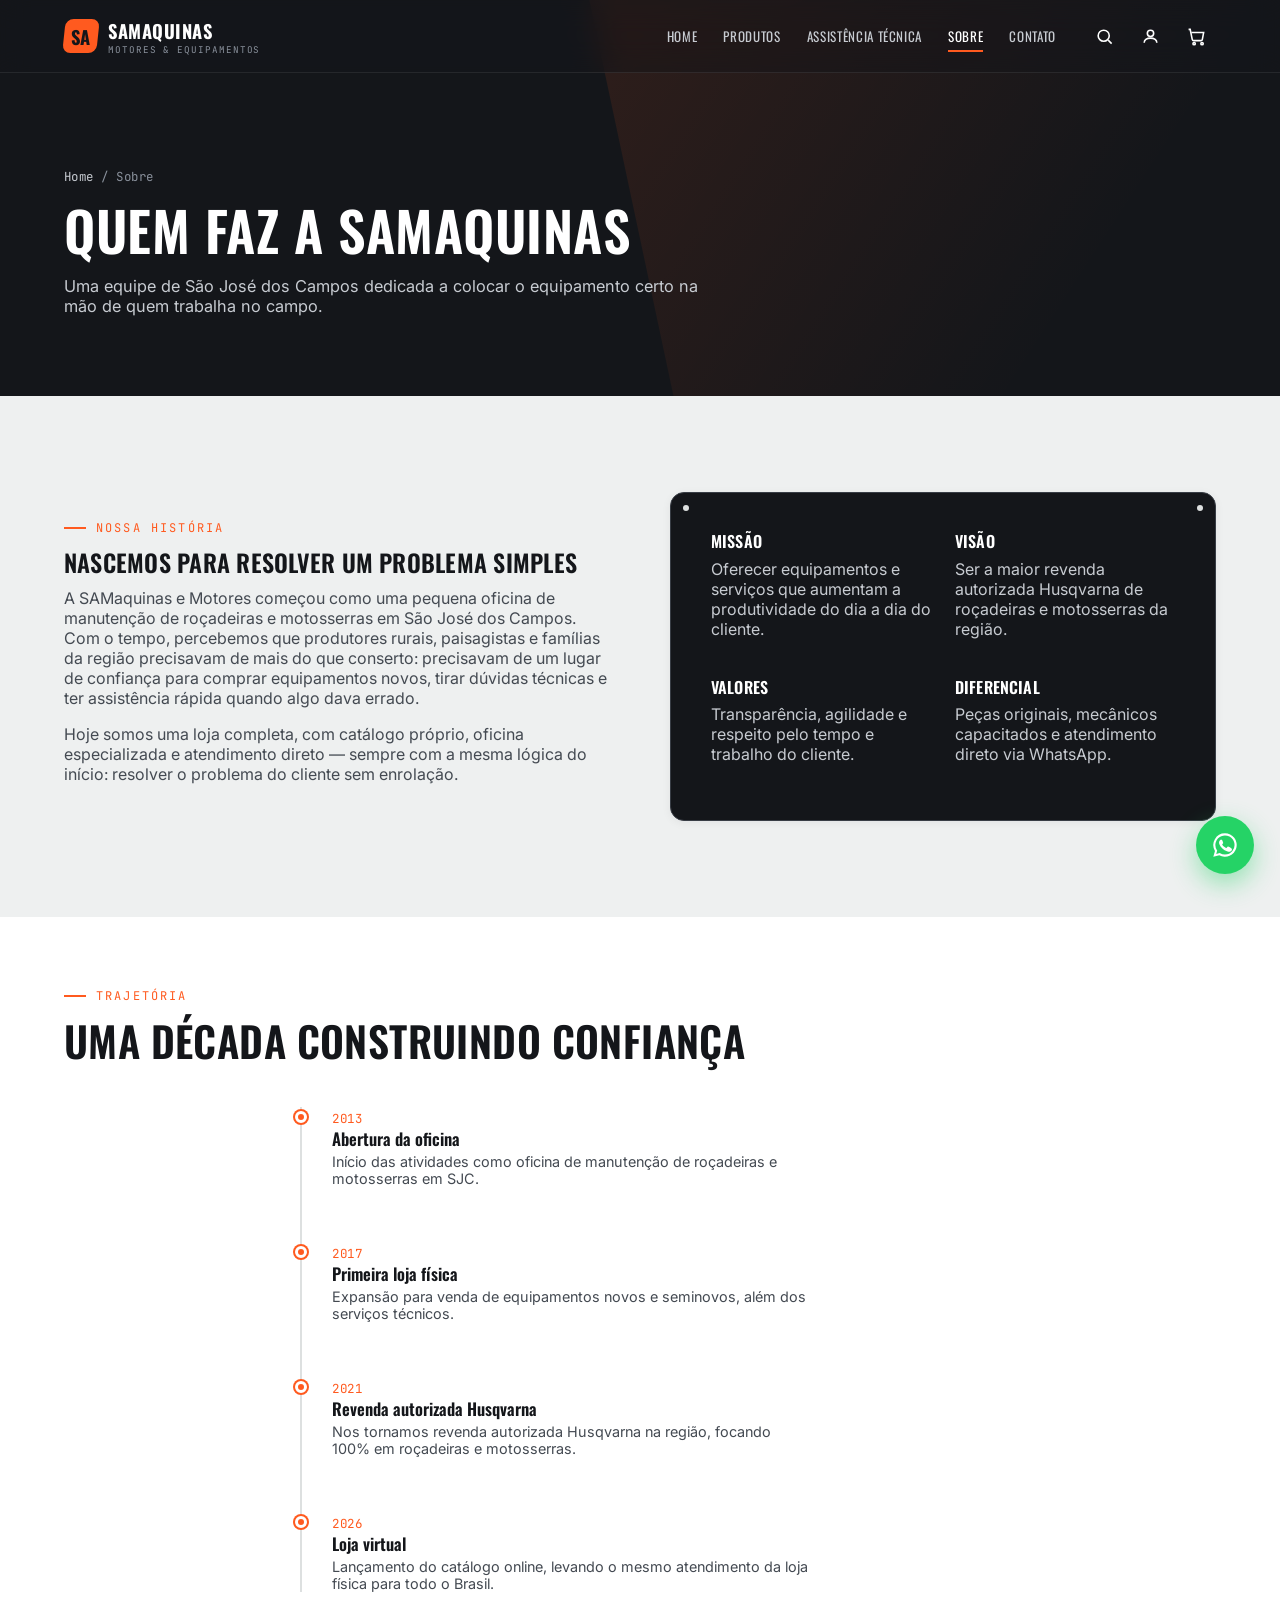
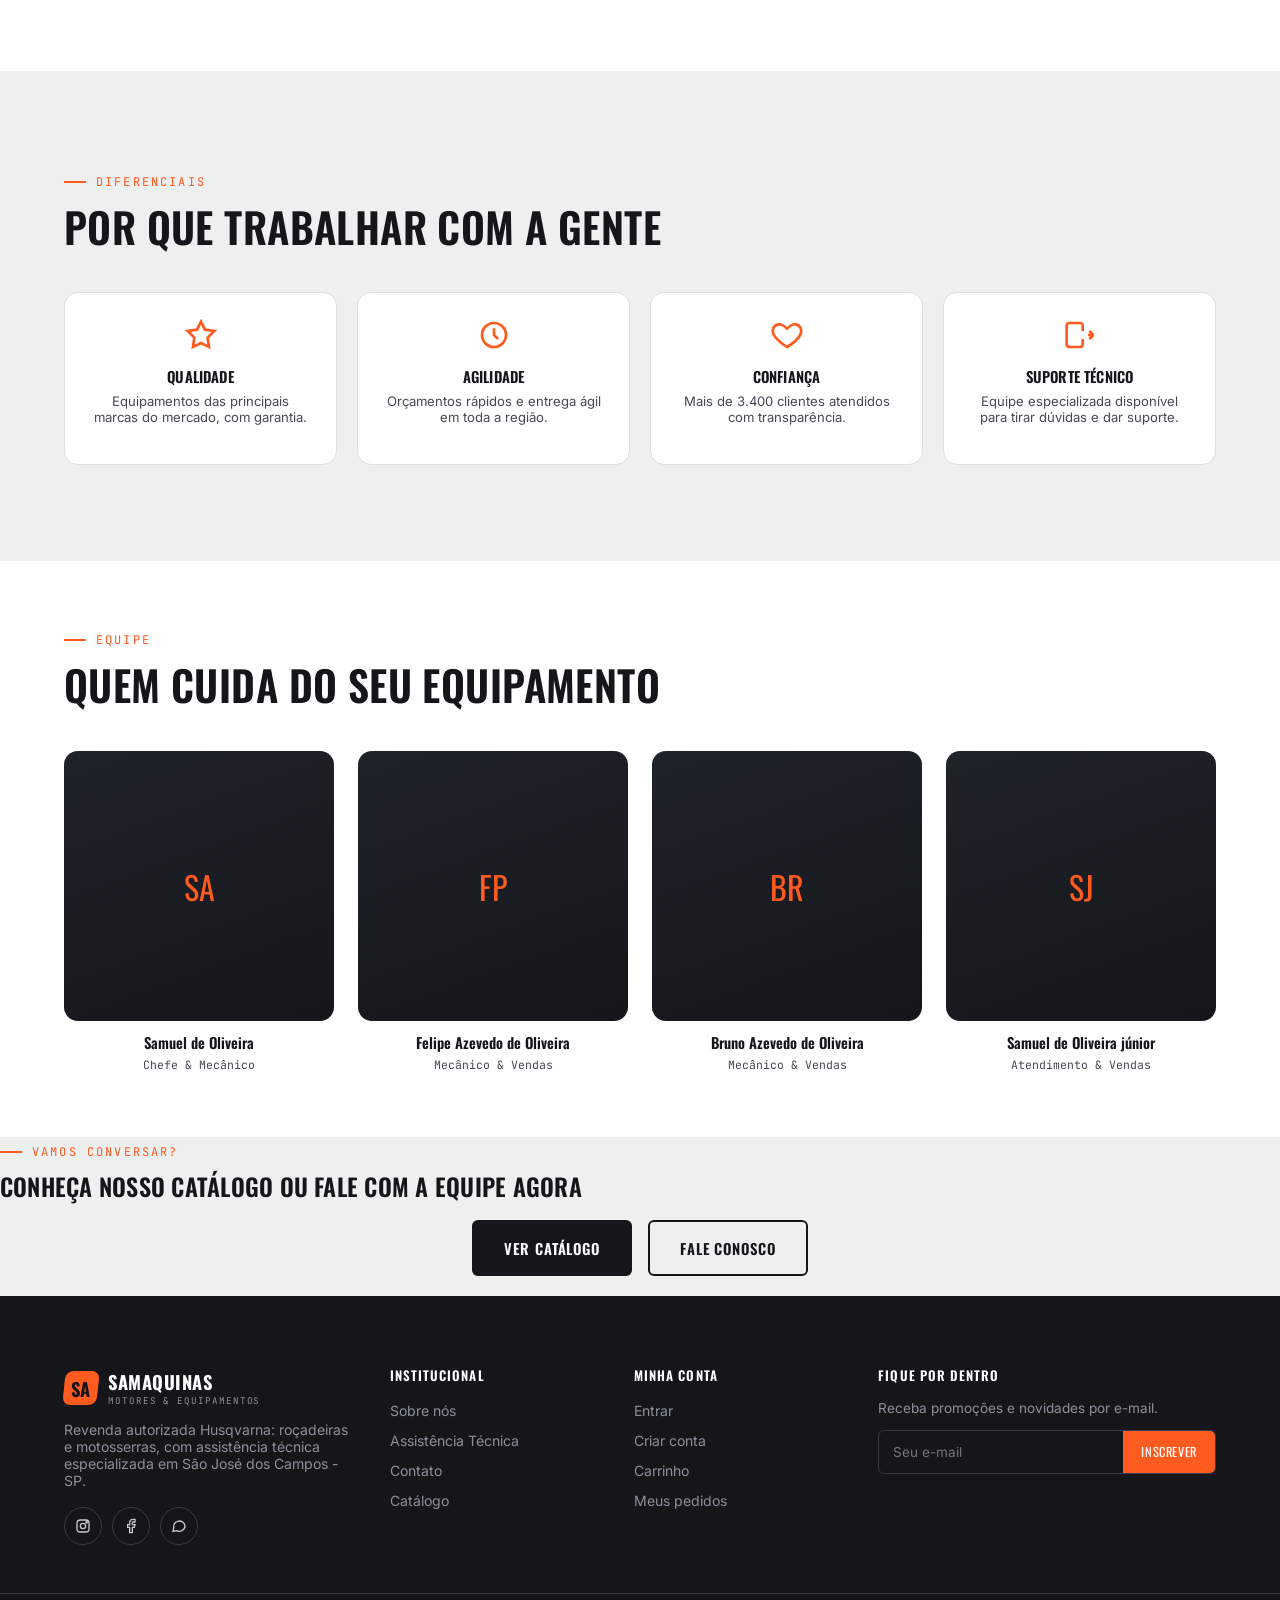
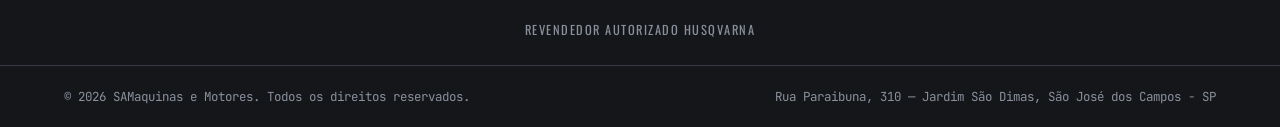
==== commit e32c82c6: "Corrigindo alguns textos de todas as páginas." ====
--- a/pages/about.html
+++ b/pages/about.html
@@ -4,7 +4,7 @@
 <meta charset="UTF-8">
 <meta name="viewport" content="width=device-width, initial-scale=1.0">
 <title>Sobre Nós | Samaquinas e Motores</title>
-<meta name="description" content="Conheça a história, missão, visão e valores da SA Máquinas e Motores em São José dos Campos - SP.">
+<meta name="description" content="Conheça a história, missão, visão e valores da SAMaquinas e Motores em São José dos Campos - SP.">
 <link rel="icon" href="data:image/svg+xml,<svg xmlns=%22http://www.w3.org/2000/svg%22 viewBox=%220 0 64 64%22><rect width=%2264%22 height=%2264%22 rx=%2214%22 fill=%22%23ff5a1f%22/><text x=%2232%22 y=%2244%22 font-size=%2234%22 font-family=%22Arial%22 font-weight=%22bold%22 fill=%22%2314161a%22 text-anchor=%22middle%22>SA</text></svg>">
 <link rel="stylesheet" href="../css/style.css">
 <link rel="stylesheet" href="../css/animations.css">
@@ -43,7 +43,7 @@
 <div class="page-header">
   <div class="page-header-inner">
     <div class="breadcrumbs"><a href="../index.html">Home</a> / Sobre</div>
-    <h1>Quem faz a SA Máquinas</h1>
+    <h1>Quem faz a SAMaquinas</h1>
     <p class="lead">Uma equipe de São José dos Campos dedicada a colocar o equipamento certo na mão de quem trabalha no campo.</p>
   </div>
 </div>
@@ -53,7 +53,7 @@
     <div data-reveal="left">
       <span class="eyebrow">Nossa história</span>
       <h2>Nascemos para resolver um problema simples</h2>
-      <p>A SA Máquinas e Motores começou como uma pequena oficina de manutenção de roçadeiras e motosserras em São José dos Campos. Com o tempo, percebemos que produtores rurais, paisagistas e famílias da região precisavam de mais do que conserto: precisavam de um lugar de confiança para comprar equipamentos novos, tirar dúvidas técnicas e ter assistência rápida quando algo dava errado.</p>
+      <p>A SAMaquinas e Motores começou como uma pequena oficina de manutenção de roçadeiras e motosserras em São José dos Campos. Com o tempo, percebemos que produtores rurais, paisagistas e famílias da região precisavam de mais do que conserto: precisavam de um lugar de confiança para comprar equipamentos novos, tirar dúvidas técnicas e ter assistência rápida quando algo dava errado.</p>
       <p>Hoje somos uma loja completa, com catálogo próprio, oficina especializada e atendimento direto — sempre com a mesma lógica do início: resolver o problema do cliente sem enrolação.</p>
     </div>
     <div class="plate" data-reveal="right">
@@ -118,7 +118,7 @@
 <footer class="site-footer">
   <div class="footer-grid">
     <div class="footer-about">
-      <a href="../index.html" class="brand" style="margin-bottom:14px;"><span class="mark"><span>SA</span></span><span>SA Máquinas<small>Motores &amp; Equipamentos</small></span></a>
+      <a href="../index.html" class="brand" style="margin-bottom:14px;"><span class="mark"><span>SA</span></span><span>SAMaquinas<small>Motores &amp; Equipamentos</small></span></a>
       <p>Revenda autorizada Husqvarna: roçadeiras e motosserras, com assistência técnica especializada em São José dos Campos - SP.</p>
       <div class="social-row">
         <a href="#" aria-label="Instagram"><svg viewBox="0 0 24 24" fill="none" stroke="currentColor" stroke-width="2"><rect x="3" y="3" width="18" height="18" rx="5"/><circle cx="12" cy="12" r="4"/><circle cx="17.5" cy="6.5" r="1"/></svg></a>
@@ -135,7 +135,7 @@
     </div>
   </div>
   <div class="brands-strip"><span>Revendedor Autorizado Husqvarna</span></div>
-  <div class="footer-bottom"><span>© <span data-year></span> SA Máquinas e Motores. Todos os direitos reservados.</span><span>Rua Paraibuna, 310 — Jardim São Dimas, São José dos Campos - SP</span></div>
+  <div class="footer-bottom"><span>© <span data-year></span> SAMaquinas e Motores. Todos os direitos reservados.</span><span>Rua Paraibuna, 310 — Jardim São Dimas, São José dos Campos - SP</span></div>
 </footer>
 
 <a href="https://wa.me/5512974024933" target="_blank" rel="noopener" class="wa-float pulse" aria-label="Fale no WhatsApp">
